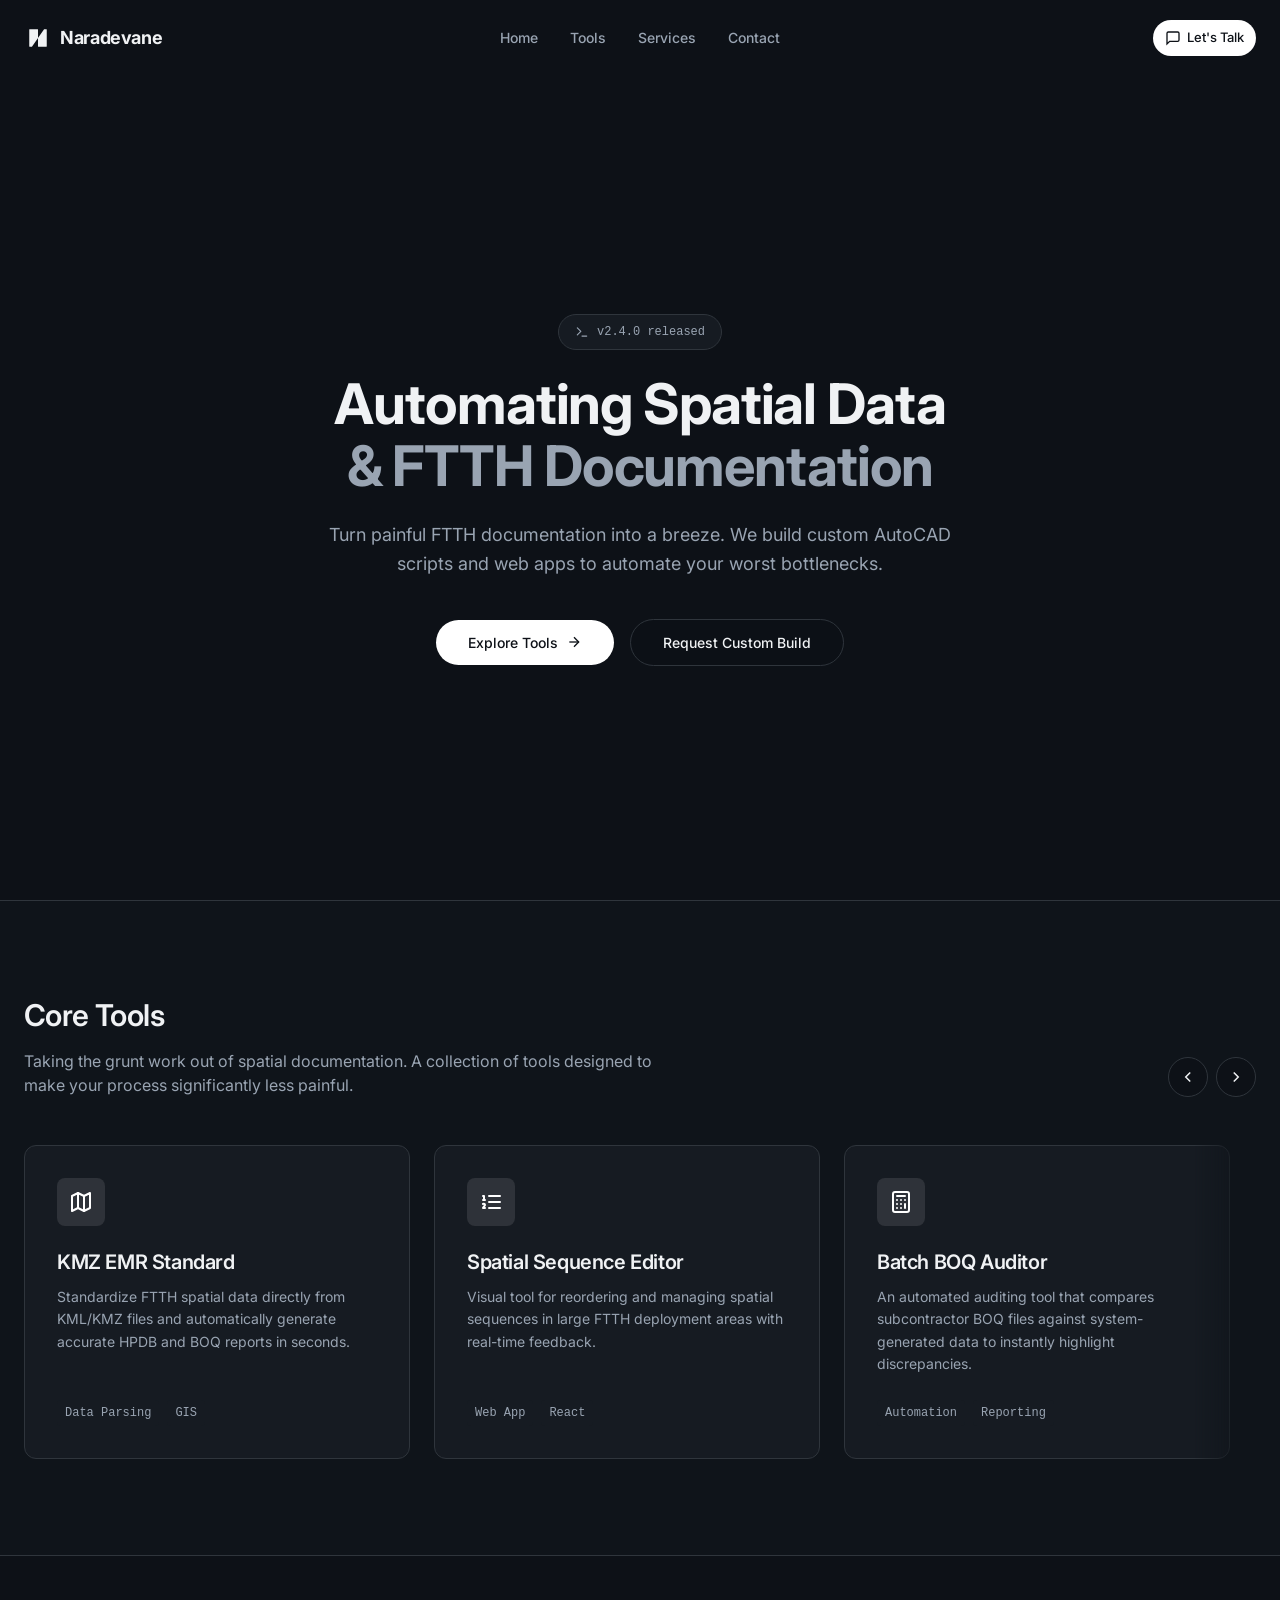
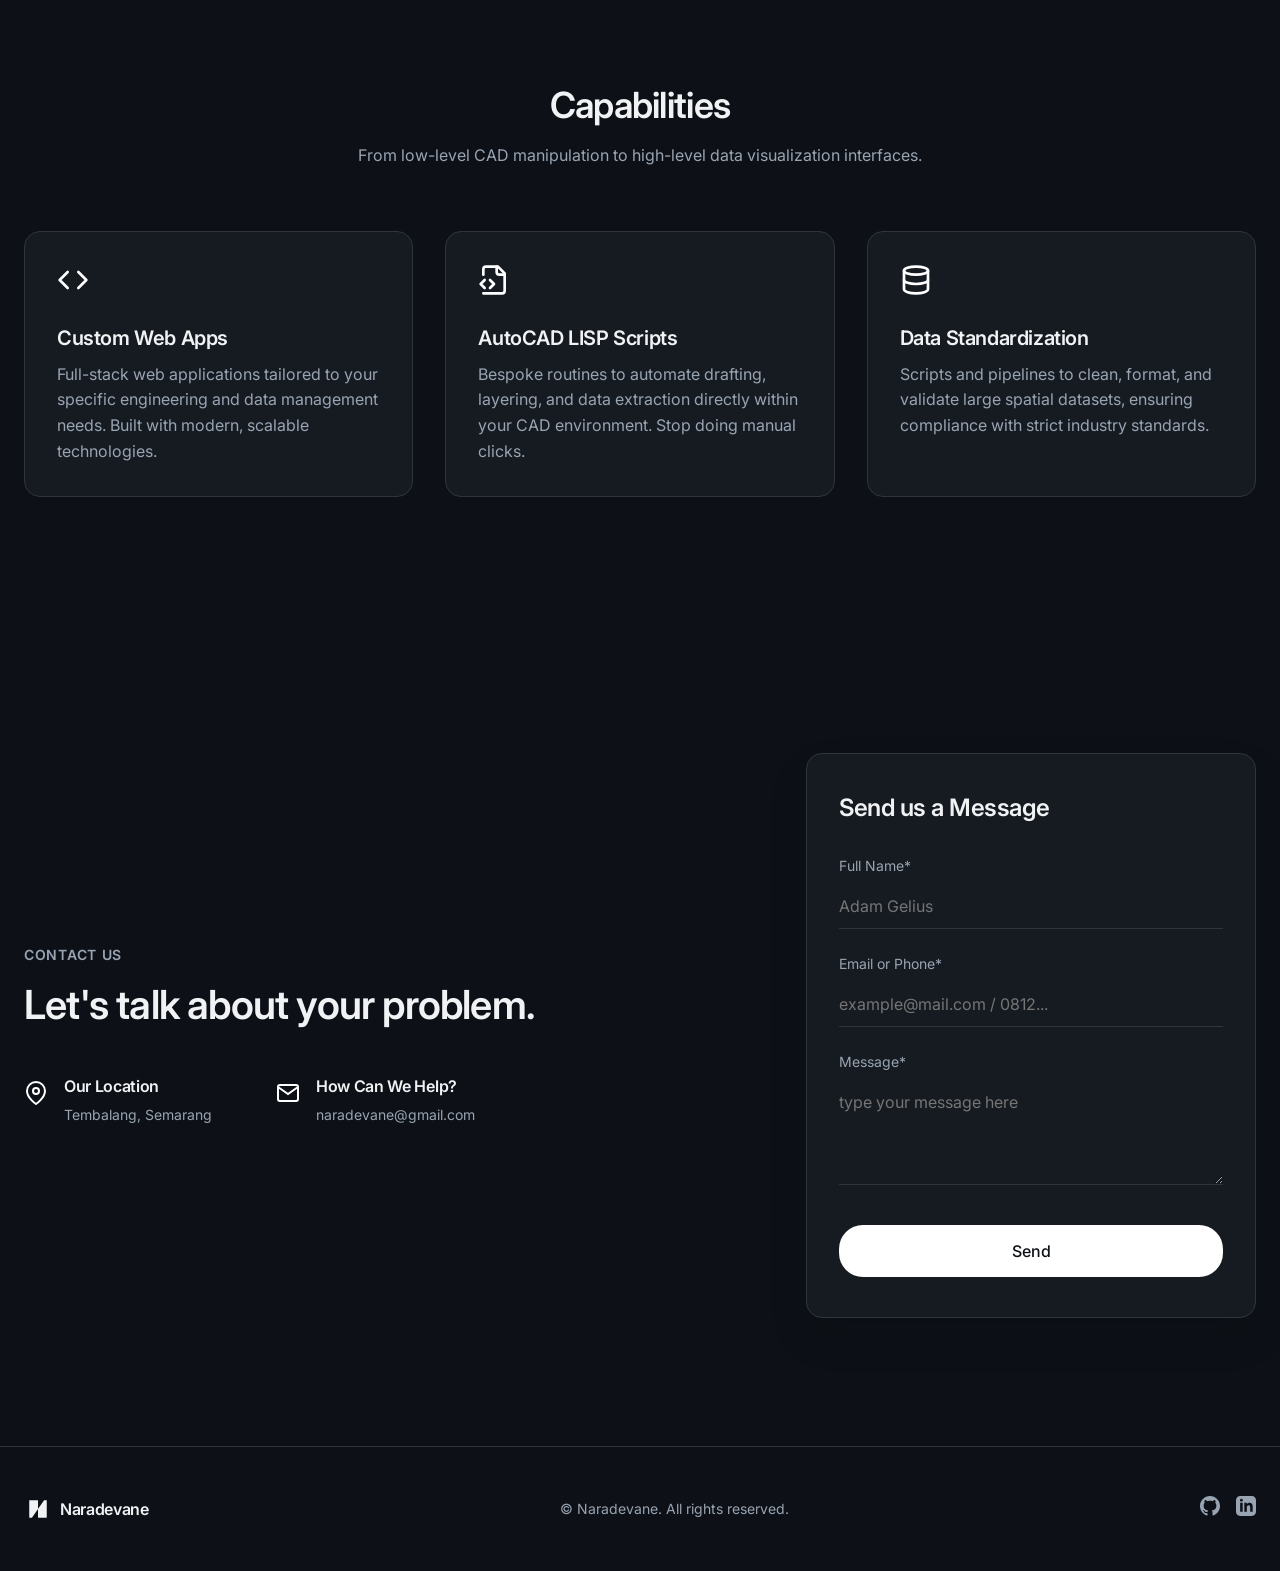
==== index.html @ 21d1532c "update quite alot" ====
<!DOCTYPE html>
<html lang="en">
<head>
  <meta charset="UTF-8">
  <meta name="viewport" content="width=device-width, initial-scale=1.0">
  <meta name="description" content="Automating Spatial Data & FTTH Documentation - Custom tools and automation for AutoCAD and spatial engineering teams">
  <title>Naradevane - Spatial Data Automation</title>

  <meta name="view-transition" content="same-origin">
  <link rel="stylesheet" href="transitions.css">
  <link rel="icon" type="image/svg+xml" sizes="64x64" href="kmz-emr-standard\assets\favicon.svg">
  <link rel="stylesheet" href="style.css">
  <link rel="preconnect" href="https://fonts.googleapis.com">
  <link rel="preconnect" href="https://fonts.gstatic.com" crossorigin>
  <link href="https://fonts.googleapis.com/css2?family=Inter:wght@300;400;500;600;700&display=swap" rel="stylesheet">
</head>
<body>
  <!-- Navbar -->
  <header id="navbar" class="navbar">
    <div class="navbar-content">
      <a href="#home" class="logo">
        <svg width="28" height="28" viewBox="0 0 64 64" fill="none" xmlns="http://www.w3.org/2000/svg">
          <path fill="currentColor" d="M30.4 12C31 12 31.2 12 31.5 12.1C31.6 12.2 31.8 12.4 31.9 12.5C32 12.8 32 13 32 13.6V31.5C32 31.7 32 31.8 32 31.9C32 31.9 31.9 32 31.9 32.1C31.9 32.2 31.8 32.3 31.7 32.4L18.5 51.3C18.3 51.6 18.2 51.7 18.1 51.8C18 51.9 17.9 51.9 17.8 52C17.6 52 17.5 52 17.2 52H13.6C13 52 12.8 52 12.5 51.9C12.4 51.8 12.2 51.6 12.1 51.5C12 51.2 12 51 12 50.4V13.6C12 13 12 12.8 12.1 12.5C12.2 12.4 12.4 12.2 12.5 12.1C12.8 12 13 12 13.6 12H30.4ZM33.6 52C33 52 32.8 52 32.5 51.9C32.4 51.8 32.2 51.6 32.1 51.5C32 51.2 32 51 32 50.4V32.5C32 32.3 32 32.2 32 32.1C32 32.1 32.1 32 32.1 31.9C32.1 31.8 32.2 31.7 32.3 31.6L45.5 12.7C45.7 12.4 45.8 12.3 45.9 12.2C46 12.1 46.1 12.1 46.2 12C46.4 12 46.5 12 46.8 12H50.4C51 12 51.2 12 51.5 12.1C51.6 12.2 51.8 12.4 51.9 12.5C52 12.8 52 13 52 13.6V50.4C52 51 52 51.2 51.9 51.5C51.8 51.6 51.6 51.8 51.5 51.9C51.2 52 51 52 50.4 52H33.6Z"/>
        </svg>
        <span class="logo-text">Naradevane</span>
      </a>

      <nav class="nav-desktop">
        <a href="#home" class="nav-link">Home</a>
        <a href="#tools" class="nav-link">Tools</a>
        <a href="#services" class="nav-link">Services</a>
        <a href="#contact" class="nav-link">Contact</a>
      </nav>

      <div class="navbar-actions">
        <a href="https://wa.me/6285163635115" target="_blank" rel="noopener noreferrer" class="cta-btn">
          <svg width="16" height="16" viewBox="0 0 24 24" fill="none" stroke="currentColor" stroke-width="2">
            <path d="M21 15a2 2 0 0 1-2 2H7l-4 4V5a2 2 0 0 1 2-2h14a2 2 0 0 1 2 2z"></path>
          </svg>
          <span>Let's Talk</span>
        </a>

        <button id="mobile-menu-btn" class="mobile-menu-btn" aria-label="Toggle menu">
          <svg class="menu-icon" width="24" height="24" viewBox="0 0 24 24" fill="none" stroke="currentColor" stroke-width="2">
            <line x1="3" y1="6" x2="21" y2="6"></line>
            <line x1="3" y1="12" x2="21" y2="12"></line>
            <line x1="3" y1="18" x2="21" y2="18"></line>
          </svg>
        </button>
      </div>
    </div>

    <!-- Mobile Menu -->
    <nav id="mobile-menu" class="mobile-menu">
      <a href="#home" class="mobile-nav-link">Home</a>
      <a href="#tools" class="mobile-nav-link">Tools</a>
      <a href="#services" class="mobile-nav-link">Services</a>
      <a href="#contact" class="mobile-nav-link">Contact</a>
      <a href="https://wa.me/6285163635115" target="_blank" rel="noopener noreferrer" class="cta-btn mobile-cta">
        <svg width="16" height="16" viewBox="0 0 24 24" fill="none" stroke="currentColor" stroke-width="2">
          <path d="M21 15a2 2 0 0 1-2 2H7l-4 4V5a2 2 0 0 1 2-2h14a2 2 0 0 1 2 2z"></path>
        </svg>
        <span>Let's Talk</span>
      </a>
    </nav>
  </header>

  <!-- Main Content -->
  <main>
    <!-- Hero Section -->
    <section id="home" class="hero">
      <div class="hero-bg"></div>
      <div class="hero-content">

        <div class="hero-badge fade-in">
          <svg width="14" height="14" viewBox="0 0 24 24" fill="none" stroke="currentColor" stroke-width="2" stroke-linecap="round" stroke-linejoin="round">
            <polyline points="4 17 10 11 4 5"></polyline>
            <line x1="12" y1="19" x2="20" y2="19"></line>
          </svg>
          <span>v2.4.0 released</span>
        </div>

        <h1 class="hero-title fade-in" style="animation-delay: 0.1s;">
          Automating Spatial Data<br><span class="text-muted">&amp; FTTH Documentation</span>
        </h1>

        <p class="hero-subtitle fade-in" style="animation-delay: 0.2s;">
          Turn painful FTTH documentation into a breeze. We build custom AutoCAD scripts and web apps to automate your worst bottlenecks.
        </p>

        <div class="hero-buttons fade-in" style="animation-delay: 0.3s;">
          <a href="#tools" class="btn btn-primary">
            Explore Tools
            <svg width="16" height="16" viewBox="0 0 24 24" fill="none" stroke="currentColor" stroke-width="2">
              <line x1="5" y1="12" x2="19" y2="12"></line>
              <polyline points="12 5 19 12 12 19"></polyline>
            </svg>
          </a>
          <a href="#contact" class="btn btn-outline">Request Custom Build</a>
        </div>
      </div>
    </section>

    <!-- Tools Section -->
<section id="tools" class="tools">
      <div class="tools-header">
        <div>
          <h2>Core Tools</h2>
          <p>Taking the grunt work out of spatial documentation. A collection of tools designed to make your process significantly less painful.</p>
        </div>
        <div class="carousel-controls">
          <button id="carousel-prev" class="carousel-btn" aria-label="Previous">
            <svg width="18" height="18" viewBox="0 0 24 24" fill="none" stroke="currentColor" stroke-width="2">
              <polyline points="15 18 9 12 15 6"></polyline>
            </svg>
          </button>
          <button id="carousel-next" class="carousel-btn" aria-label="Next">
            <svg width="18" height="18" viewBox="0 0 24 24" fill="none" stroke="currentColor" stroke-width="2">
              <polyline points="9 18 15 12 9 6"></polyline>
            </svg>
          </button>
        </div>
      </div>

      <div class="carousel-container">
        <div class="carousel-track" id="carousel-track">

          <a href="kmz-emr-standard/index.html" class="tool-card fade-in-scroll" style="text-decoration: none; color: inherit;">
            <div class="tool-icon">
              <svg width="24" height="24" viewBox="0 0 24 24" fill="none" stroke="currentColor" stroke-width="2" stroke-linecap="round" stroke-linejoin="round">
                <polygon points="3 6 9 3 15 6 21 3 21 18 15 21 9 18 3 21"></polygon>
                <line x1="9" y1="3" x2="9" y2="18"></line>
                <line x1="15" y1="6" x2="15" y2="21"></line>
              </svg>
            </div>
            <h3>KMZ EMR Standard</h3>
            <p>Standardize FTTH spatial data directly from KML/KMZ files and automatically generate accurate HPDB and BOQ reports in seconds.</p>
            <div class="tool-tags">
              <span>Data Parsing</span>
              <span>GIS</span>
            </div>
          </a>

          <a href="spatial-editor/index.html" class="tool-card fade-in-scroll" style="text-decoration: none; color: inherit;">
            <div class="tool-icon">
              <svg width="24" height="24" viewBox="0 0 24 24" fill="none" stroke="currentColor" stroke-width="2" stroke-linecap="round" stroke-linejoin="round">
                <line x1="10" x2="21" y1="6" y2="6"></line>
                <line x1="10" x2="21" y1="12" y2="12"></line>
                <line x1="10" x2="21" y1="18" y2="18"></line>
                <path d="M4 6h1v4"></path>
                <path d="M4 10h2"></path>
                <path d="M6 18H4c0-1 2-2 2-3s-1-1.5-2-1"></path>
              </svg>
            </div>
            <h3>Spatial Sequence Editor</h3>
            <p>Visual tool for reordering and managing spatial sequences in large FTTH deployment areas with real-time feedback.</p>
            <div class="tool-tags">
              <span>Web App</span>
              <span>React</span>
            </div>
          </a>

          <a href="audit-boq/index.html" class="tool-card fade-in-scroll" style="text-decoration: none; color: inherit;">
            <div class="tool-icon">
              <svg width="24" height="24" viewBox="0 0 24 24" fill="none" stroke="currentColor" stroke-width="2" stroke-linecap="round" stroke-linejoin="round">
                <rect width="16" height="20" x="4" y="2" rx="2"></rect>
                <line x1="8" x2="16" y1="6" y2="6"></line>
                <line x1="16" x2="16" y1="14" y2="18"></line>
                <path d="M16 10h.01"></path>
                <path d="M12 10h.01"></path>
                <path d="M8 10h.01"></path>
                <path d="M12 14h.01"></path>
                <path d="M8 14h.01"></path>
                <path d="M12 18h.01"></path>
                <path d="M8 18h.01"></path>
              </svg>
            </div>
            <h3>Batch BOQ Auditor</h3>
            <p>An automated auditing tool that compares subcontractor BOQ files against system-generated data to instantly highlight discrepancies.</p>
            <div class="tool-tags">
              <span>Automation</span>
              <span>Reporting</span>
            </div>
          </a>

          <a href="autocad-lisp/index.html" class="tool-card fade-in-scroll" style="text-decoration: none; color: inherit;">
            <div class="tool-icon">
              <svg width="24" height="24" viewBox="0 0 24 24" fill="none" stroke="currentColor" stroke-width="2" stroke-linecap="round" stroke-linejoin="round">
                <path d="m7 11 2-2-2-2"></path>
                <path d="M11 13h4"></path>
                <rect width="18" height="18" x="3" y="3" rx="2" ry="2"></rect>
              </svg>
            </div>
            <h3>AutoCAD LISP Automations</h3>
            <p>Custom routines that execute complex repetitive drafting tasks in seconds directly within your AutoCAD environment.</p>
            <div class="tool-tags">
              <span>LISP</span>
              <span>CAD</span>
            </div>
          </a>
        </div>
      </div>
    </section>

    <!-- Services Section -->
    <section id="services" class="services">
      <div class="services-header">
        <h2>Capabilities</h2>
        <p>From low-level CAD manipulation to high-level data visualization interfaces.</p>
      </div>

      <div class="services-grid">
        <div class="service-card fade-in-scroll">
            <svg width="32" height="32" viewBox="0 0 24 24" fill="none" stroke="currentColor" stroke-width="2" stroke-linecap="round" stroke-linejoin="round">
              <polyline points="16 18 22 12 16 6"></polyline>
              <polyline points="8 6 2 12 8 18"></polyline>
            </svg>
          <h3>Custom Web Apps</h3>
          <p>Full-stack web applications tailored to your specific engineering and data management needs. Built with modern, scalable technologies.</p>
        </div>

        <div class="service-card fade-in-scroll">
          <svg width="32" height="32" viewBox="0 0 24 24" fill="none" stroke="currentColor" stroke-width="2" stroke-linecap="round" stroke-linejoin="round">
            <path d="M4 22h14a2 2 0 0 0 2-2V7l-5-5H6a2 2 0 0 0-2 2v4"></path>
            <path d="M14 2v4a2 2 0 0 0 2 2h4"></path>
            <path d="m5 12-3 3 3 3"></path>
            <path d="m9 18 3-3-3-3"></path>
          </svg>
          <h3>AutoCAD LISP Scripts</h3>
          <p>Bespoke routines to automate drafting, layering, and data extraction directly within your CAD environment. Stop doing manual clicks.</p>
        </div>

        <div class="service-card fade-in-scroll">
            <svg width="32" height="32" viewBox="0 0 24 24" fill="none" stroke="currentColor" stroke-width="2" stroke-linecap="round" stroke-linejoin="round">
              <ellipse cx="12" cy="5" rx="9" ry="3"></ellipse>
              <path d="M3 5v14a9 3 0 0 0 18 0V5"></path>
              <path d="M3 12a9 3 0 0 0 18 0"></path>
            </svg>
          <h3>Data Standardization</h3>
          <p>Scripts and pipelines to clean, format, and validate large spatial datasets, ensuring compliance with strict industry standards.</p>
        </div>
      </div>
    </section>

    <!-- Contact Section -->
    <section id="contact" class="contact-split">
      <div class="contact-left fade-in-scroll">
        <p class="contact-label">CONTACT US</p>
        <h2>Let's talk about your problem.</h2>

        <div class="contact-info-grid">
          <div class="info-item">
            <div class="info-icon">
              <svg width="24" height="24" viewBox="0 0 24 24" fill="none" stroke="currentColor" stroke-width="2">
                <path d="M21 10c0 7-9 13-9 13s-9-6-9-13a9 9 0 0 1 18 0z"></path>
                <circle cx="12" cy="10" r="3"></circle>
              </svg>
            </div>
            <div>
              <h3>Our Location</h3>
              <p>Tembalang, Semarang</p>
            </div>
          </div>

          <div class="info-item">
            <div class="info-icon">
              <svg width="24" height="24" viewBox="0 0 24 24" fill="none" stroke="currentColor" stroke-width="2">
                <path d="M4 4h16c1.1 0 2 .9 2 2v12c0 1.1-.9 2-2 2H4c-1.1 0-2-.9-2-2V6c0-1.1.9-2 2-2z"></path>
                <polyline points="22,6 12,13 2,6"></polyline>
              </svg>
            </div>
            <div>
              <h3>How Can We Help?</h3>
              <p>naradevane@gmail.com</p>
            </div>
          </div>
        </div>
      </div>

      <div class="contact-right fade-in-scroll">
        <form id="contact-form" class="floating-form">
          <h3>Send us a Message</h3>
          
          <div class="form-group">
            <label for="name">Full Name*</label>
            <input type="text" id="name" required placeholder="Adam Gelius">
          </div>

          <div class="form-group">
            <label for="contact-method">Email or Phone*</label>
            <input type="text" id="contact-method" required placeholder="example@mail.com / 0812...">
          </div>

          <div class="form-group">
            <label for="message">Message*</label>
            <textarea id="message" required placeholder="type your message here" rows="4"></textarea>
          </div>

          <button type="submit" class="btn btn-primary btn-block">Send</button>
          
          <div id="form-success" class="form-success" style="display: none;">
            Action triggered! Opening your app...
          </div>
        </form>
      </div>
    </section>
  </main>

  <!-- Footer -->
  <footer class="footer">
    <div class="footer-content">
      <div class="footer-brand">
        <svg width="28" height="28" viewBox="0 0 64 64" fill="none" xmlns="http://www.w3.org/2000/svg">
          <path fill="currentColor" d="M30.4 12C31 12 31.2 12 31.5 12.1C31.6 12.2 31.8 12.4 31.9 12.5C32 12.8 32 13 32 13.6V31.5C32 31.7 32 31.8 32 31.9C32 31.9 31.9 32 31.9 32.1C31.9 32.2 31.8 32.3 31.7 32.4L18.5 51.3C18.3 51.6 18.2 51.7 18.1 51.8C18 51.9 17.9 51.9 17.8 52C17.6 52 17.5 52 17.2 52H13.6C13 52 12.8 52 12.5 51.9C12.4 51.8 12.2 51.6 12.1 51.5C12 51.2 12 51 12 50.4V13.6C12 13 12 12.8 12.1 12.5C12.2 12.4 12.4 12.2 12.5 12.1C12.8 12 13 12 13.6 12H30.4ZM33.6 52C33 52 32.8 52 32.5 51.9C32.4 51.8 32.2 51.6 32.1 51.5C32 51.2 32 51 32 50.4V32.5C32 32.3 32 32.2 32 32.1C32 32.1 32.1 32 32.1 31.9C32.1 31.8 32.2 31.7 32.3 31.6L45.5 12.7C45.7 12.4 45.8 12.3 45.9 12.2C46 12.1 46.1 12.1 46.2 12C46.4 12 46.5 12 46.8 12H50.4C51 12 51.2 12 51.5 12.1C51.6 12.2 51.8 12.4 51.9 12.5C52 12.8 52 13 52 13.6V50.4C52 51 52 51.2 51.9 51.5C51.8 51.6 51.6 51.8 51.5 51.9C51.2 52 51 52 50.4 52H33.6Z"/>
        </svg>
        <span>Naradevane</span>
      </div>
      
      <p class="footer-text">© <span id="year"></span> Naradevane. All rights reserved.</p>

      <div class="footer-links">
        <a href="https://github.com/naradevane" aria-label="GitHub" target="_blank" rel="noopener noreferrer">
          <svg width="20" height="20" viewBox="0 0 24 24" fill="currentColor">
            <path d="M12 0c-6.626 0-12 5.373-12 12 0 5.302 3.438 9.8 8.207 11.387.599.111.793-.261.793-.577v-2.234c-3.338.726-4.033-1.416-4.033-1.416-.546-1.387-1.333-1.756-1.333-1.756-1.089-.745.083-.729.083-.729 1.205.084 1.839 1.237 1.839 1.237 1.07 1.834 2.807 1.304 3.492.997.107-.775.418-1.305.762-1.604-2.665-.305-5.467-1.334-5.467-5.931 0-1.311.469-2.381 1.236-3.221-.124-.303-.535-1.524.117-3.176 0 0 1.008-.322 3.301 1.23.957-.266 1.983-.399 3.003-.404 1.02.005 2.047.138 3.006.404 2.291-1.552 3.297-1.23 3.297-1.23.653 1.653.242 2.874.118 3.176.77.84 1.235 1.911 1.235 3.221 0 4.609-2.807 5.624-5.479 5.921.43.372.823 1.102.823 2.222v 3.293c0 .319.192.694.801.576 4.765-1.589 8.199-6.086 8.199-11.386 0-6.627-5.373-12-12-12z"/>
          </svg>
        </a>
        <a href="https://www.linkedin.com/in/naradevane/" aria-label="LinkedIn" target="_blank" rel="noopener noreferrer">
          <svg width="20" height="20" viewBox="0 0 24 24" fill="currentColor">
            <path d="M19 0h-14c-2.761 0-5 2.239-5 5v14c0 2.761 2.239 5 5 5h14c2.762 0 5-2.239 5-5v-14c0-2.761-2.238-5-5-5zm-11 19h-3v-11h3v11zm-1.5-12.268c-.966 0-1.75-.79-1.75-1.764s.784-1.764 1.75-1.764 1.75.79 1.75 1.764-.783 1.764-1.75 1.764zm13.5 12.268h-3v-5.604c0-3.368-4-3.113-4 0v5.604h-3v-11h3v1.765c1.396-2.586 7-2.777 7 2.469v6.766z"/>
          </svg>
        </a>
      </div>
    </div>
  </footer>

  <script src="script.js"></script>
</body>
</html>
---- style.css ----
* {
  margin: 0;
  padding: 0;
  box-sizing: border-box;
}

:root {
  /* Diambil dari warna html.dark sebelumnya */
  --background: 216 28% 7%;
  --foreground: 210 17% 95%;
  --card: 215 21% 11%;
  --card-foreground: 210 17% 95%;
  --card-border: 212 12% 21%;
  --primary: 0 0% 100%;
  --primary-foreground: 216 28% 7%;
  --secondary: 212 12% 21%;
  --secondary-foreground: 210 17% 95%;
  --muted: 215 21% 11%;
  --muted-foreground: 215 14% 65%;
  --accent: 212 12% 21%;
  --border: 212 12% 21%;
  --input: 212 12% 21%;
  --radius: 6px;
  --font-sans: 'Inter', sans-serif;
}

html {
  scroll-behavior: smooth;
  scroll-snap-type: y mandatory; /* Mengaktifkan fitur snap vertikal (sumbu Y) */
  scroll-padding-top: 80px; /* Ngasih jarak aman biar pas nge-snap, konten ga ketutupan navbar lu yang fixed */
}

body {
  font-family: var(--font-sans);
  background-color: hsl(var(--background));
  color: hsl(var(--foreground));
  line-height: 1.5;
}

/* Typography */
h1, h2, h3, h4, h5, h6 {
  line-height: 1.2;
  font-weight: 600;
  letter-spacing: -0.02em;
}

a {
  color: inherit;
  text-decoration: none;
}

/* Buttons */
.btn {
  display: inline-flex;
  align-items: center;
  justify-content: center;
  gap: 8px;
  padding: 12px 32px;
  border-radius: 24px;
  font-weight: 500;
  font-size: 14px;
  border: none;
  cursor: pointer;
  transition: all 0.2s ease-out;
  font-family: var(--font-sans);
}

.btn-primary {
  background-color: hsl(var(--primary));
  color: hsl(var(--primary-foreground));
}

.btn-primary:hover {
  background-color: hsl(var(--primary) / 0.9);
  transform: translateY(-2px);
  box-shadow: 0 4px 12px hsl(var(--primary) / 0.2);
}

.btn-outline {
  border: 1px solid hsl(var(--border));
  background-color: hsl(var(--background) / 0.5);
  backdrop-filter: blur(10px);
}

.btn-outline:hover {
  background-color: hsl(var(--muted));
  border-color: hsl(var(--foreground) / 0.2);
}

/* Navbar */
.navbar {
  position: fixed;
  top: 0;
  width: 100%;
  z-index: 50;
  transition: all 0.3s ease-out;
  padding: 20px 0;
}

.navbar.scrolled {
  background-color: hsl(var(--background) / 0.8);
  backdrop-filter: blur(10px);
  border-bottom: 1px solid hsl(var(--border));
  padding: 12px 0;
  box-shadow: 0 1px 3px hsl(var(--foreground) / 0.05);
}

.navbar-content {
  max-width: 1280px;
  margin: 0 auto;
  padding: 0 24px;
  display: flex;
  align-items: center;
  justify-content: space-between;
  gap: 32px;
}

.logo {
  display: flex;
  align-items: center;
  gap: 8px;
  font-size: 18px;
  font-weight: 700;
  letter-spacing: -0.02em;
  flex: 1;
}

.logo-box {
  width: 24px;
  height: 24px;
  background-color: hsl(var(--primary));
  color: hsl(var(--primary-foreground));
  display: flex;
  align-items: center;
  justify-content: center;
  border-radius: 4px;
  font-family: monospace;
  font-size: 12px;
}

.logo-text {
  display: none;
}

@media (min-width: 640px) {
  .logo-text {
    display: inline;
  }
}

.nav-desktop {
  display: none;
  gap: 32px;
  flex: 0 0 auto; /* <-- UBAH INI (asalnya flex: 1) biar ukurannya pas sebatas teks aja */
  justify-content: center; /* <-- TAMBAHIN INI buat mastiin teksnya di tengah */
}

@media (min-width: 768px) {
  .nav-desktop {
    display: flex;
  }
}

.nav-link {
  font-size: 14px;
  font-weight: 500;
  color: hsl(var(--muted-foreground));
  transition: color 0.2s;
}

.nav-link:hover {
  color: hsl(var(--foreground));
}

.navbar-actions {
  display: flex;
  align-items: center;
  gap: 16px;
  flex: 1; /* <-- TAMBAHIN INI biar seimbang sama ukuran logo di kiri */
  justify-content: flex-end; /* <-- TAMBAHIN INI biar tombol Let's Talk mentok kanan */
}

.theme-btn {
  background: none;
  border: none;
  cursor: pointer;
  color: hsl(var(--muted-foreground));
  width: 40px;
  height: 40px;
  display: flex;
  align-items: center;
  justify-content: center;
  transition: color 0.2s;
}

.theme-btn:hover {
  color: hsl(var(--foreground));
}

.cta-btn {
  display: none; /* Biarin tetep none (nanti dimunculin di media query bawahnya) */
  padding: 8px 12px; /* <-- Kecilin ini (asalnya 10px 20px) */
  background-color: hsl(var(--primary));
  color: hsl(var(--primary-foreground));
  border-radius: 24px;
  font-weight: 500;
  font-size: 13px; /* <-- Turunin dikit ukurannya (asalnya 14px) */
  transition: all 0.2s;
  gap: 6px; /* <-- Jarak antara icon dan teks dirapetin dikit (asalnya 8px) */
  align-items: center;
}

@media (min-width: 640px) {
  .cta-btn {
    display: inline-flex;
  }
}

.cta-btn:hover {
  background-color: hsl(var(--primary) / 0.9);
  transform: translateY(-2px);
}

.mobile-menu-btn {
  display: flex;
  background: none;
  border: none;
  cursor: pointer;
  color: hsl(var(--foreground));
  padding: 8px;
}

@media (min-width: 768px) {
  .mobile-menu-btn {
    display: none;
  }
}

.mobile-menu {
  display: none;
  position: absolute;
  top: 100%;
  left: 0;
  right: 0;
  background-color: hsl(var(--background));
  border-bottom: 1px solid hsl(var(--border));
  padding: 16px 24px;
  flex-direction: column;
  gap: 16px;
  box-shadow: 0 4px 6px hsl(var(--foreground) / 0.1);
}

.mobile-menu.active {
  display: flex;
}

.mobile-nav-link {
  font-size: 14px;
  font-weight: 500;
  padding: 12px;
  border-radius: 6px;
  transition: background-color 0.2s;
}

.mobile-nav-link:hover {
  background-color: hsl(var(--muted));
}

.mobile-cta {
  margin-top: 8px;
  width: 100%;
}

/* Hero Section */
/* Bikin semua section di dalam tag <main> nge-snap pas di-scroll */
main section {
  scroll-snap-align: start; /* Titik berhentinya pas di bagian atas tiap section */
  scroll-snap-stop: always; /* Memaksa berhenti di tiap section, biar user ga kebablasan skip section kalau scroll-nya kenceng */
}

/* (Opsional) Biar Footer juga ikutan nge-snap di bagian bawah */
.footer {
  scroll-snap-align: end;
}

.hero {
  position: relative;
  min-height: 100vh;
  display: flex;
  align-items: center;
  justify-content: center;
  padding-top: 80px;
  overflow: hidden;
}

.hero-bg {
  position: absolute;
  top: 50%;
  left: 50%;
  transform: translate(-50%, -50%);
  width: 800px;
  height: 800px;
  border-radius: 50%;
  filter: blur(100px);
  pointer-events: none;
  z-index: -1;
}


/* Konten Hero dinaikin z-index nya biar ga ketutupan grid */
.hero-content {
  position: relative;
  z-index: 10;
  pointer-events: none; /* Biar kursor tembus ke background */
}

.hero-content * {
  pointer-events: auto; /* Balikin pointer buat tombol-tombol di dalemnya */
}

.hero-content {
  max-width: 1024px;
  margin: 0 auto;
  padding: 0 24px;
  text-align: center;
  z-index: 10;
}

.hero-badge {
  display: inline-flex;
  align-items: center;
  gap: 8px;
  padding: 8px 16px;
  border-radius: 20px;
  background-color: hsl(var(--muted));
  border: 1px solid hsl(var(--border));
  font-size: 12px;
  font-weight: 500;
  font-family: monospace;
  color: hsl(var(--muted-foreground));
  margin-bottom: 24px;
}

.hero-title {
  font-size: 3.5rem;
  font-weight: 700;
  line-height: 1.1;
  margin-bottom: 24px;
  letter-spacing: -0.02em;
}

@media (max-width: 768px) {
  .hero-title {
    font-size: 2.5rem;
  }
}

.text-muted {
  color: hsl(var(--muted-foreground));
}

.hero-subtitle {
  font-size: 1.125rem;
  color: hsl(var(--muted-foreground));
  margin-bottom: 40px;
  max-width: 640px;
  margin-left: auto;
  margin-right: auto;
  line-height: 1.6;
}

.hero-buttons {
  display: flex;
  flex-direction: column;
  gap: 16px;
  align-items: center;
  justify-content: center;
}

@media (min-width: 640px) {
  .hero-buttons {
    flex-direction: row;
  }
}

/* Tools Section */
.tools {
  padding: 96px 24px;
  background-color: hsl(var(--card) / 0.3);
  border-top: 1px solid hsl(var(--border));
  border-bottom: 1px solid hsl(var(--border));
}

.tools-header {
  max-width: 1280px;
  margin: 0 auto 48px;
  display: flex;
  flex-direction: column;
  gap: 24px;
}

@media (min-width: 768px) {
  .tools-header {
    flex-direction: row;
    align-items: flex-end;
    justify-content: space-between;
  }
}

.tools-header h2 {
  font-size: 1.875rem;
  margin-bottom: 16px;
}

.tools-header p {
  color: hsl(var(--muted-foreground));
  max-width: 640px;
}

.carousel-controls {
  display: flex;
  gap: 8px;
}

.carousel-btn {
  width: 40px;
  height: 40px;
  border: 1px solid hsl(var(--border));
  background-color: hsl(var(--background));
  border-radius: 50%;
  display: flex;
  align-items: center;
  justify-content: center;
  cursor: pointer;
  transition: all 0.2s;
  color: hsl(var(--foreground));
}

.carousel-btn:hover {
  border-color: hsl(var(--foreground) / 0.2);
  background-color: hsl(var(--muted));
}

.carousel-container {
  max-width: 1280px; /* Batas Core Tools */
  margin: 0 auto;
  overflow-x: auto;
  scroll-snap-type: x mandatory;
  scroll-behavior: smooth;
  
  /* Efek Faded 10% di ujung kanan saja.
     Percentages (95%) dihitung agar fade mulai TEPAT setelah card ketiga berakhir.
     Area ini akan menampung potongan card keempat yang memudar. */
  -webkit-mask-image: linear-gradient(to right, black 95%, transparent 100%);
  mask-image: linear-gradient(to right, black 95%, transparent 100%);
  
  scrollbar-width: none;
}

.carousel-container::-webkit-scrollbar {
  display: none; 
}

.carousel-track {
  display: flex !important;
  gap: 24px !important; /* Jarak antar card */
  width: max-content !important;
  padding: 0 !important; 
}

.tool-card {
  flex: 0 0 auto !important;
  
  /* KALKULASI PEEKing:
     Kita bikin lebar card (386px) sedikit lebih kecil dari sebelumnya (410px).
     3 cards (386x3) + 2 gaps (24x2) = 1206px.
     Sisa space kosong di kanan (1280 - 1206 = 74px) akan menampilkan 'peeking' (potongan) card keempat.
     Potongan 74px inilah yang akan terkena efek faded/transparan di mask-image container. */
  width: 386px !important; 
  
  scroll-snap-align: start !important;
  
  /* Tetep bawa styling card yang udah bagus tadi */
  background-color: hsl(var(--card));
  border: 1px solid hsl(var(--border));
  padding: 32px;
  border-radius: 12px;
  display: flex;
  flex-direction: column;
}

/* Responsif: Tampil 2.2 card di layar sedeng (biar tetep ada peeking & fade) */
@media (max-width: 1024px) {
  .tool-card {
    width: calc((100vw - 72px) / 2.2) !important; 
  }
}

/* Tampil 1.2 card di HP (peeking & fade) */
@media (max-width: 640px) {
  .tool-card {
    width: 80vw !important; 
  }
}

.tool-card:hover {
  border-color: hsl(var(--primary) / 0.5);
  box-shadow: 0 4px 12px hsl(var(--primary) / 0.05);
  transform: translateY(-2px);
}

.tool-icon {
  width: 48px;
  height: 48px;
  background-color: hsl(var(--primary) / 0.1);
  color: hsl(var(--primary));
  display: flex;
  align-items: center;
  justify-content: center;
  border-radius: 8px;
  margin-bottom: 24px;
}

.tool-card h3 {
  font-size: 1.25rem;
  margin-bottom: 12px;
}

.tool-card p {
  color: hsl(var(--muted-foreground));
  font-size: 0.875rem;
  flex-grow: 1;
  margin-bottom: 24px;
  line-height: 1.6;
}

.tool-tags {
  display: flex;
  flex-wrap: wrap;
  gap: 8px;
  margin-top: auto;
}

.tool-tags span {
  font-size: 0.75rem;
  font-family: monospace;
  padding: 4px 8px;
  background-color: hsl(var(--muted));
  color: hsl(var(--muted-foreground));
  border-radius: 4px;
}

/* Services Section */
.services {
  padding: 128px 24px;
  max-width: 1280px;
  margin: 0 auto;
}

.services-header {
  text-align: center;
  margin-bottom: 64px;
}

.services-header h2 {
  font-size: 1.875rem;
  margin-bottom: 16px;
}

@media (min-width: 768px) {
  .services-header h2 {
    font-size: 2.25rem;
  }
}

.services-header p {
  color: hsl(var(--muted-foreground));
  max-width: 672px;
  margin: 0 auto;
}

.services-grid {
  display: grid;
  grid-template-columns: 1fr;
  gap: 32px;
}

@media (min-width: 768px) {
  .services-grid {
    grid-template-columns: repeat(3, 1fr);
  }
}

.service-card {
  padding: 32px;
  background-color: hsl(var(--card));
  border: 1px solid hsl(var(--border));
  border-radius: 16px;
  position: relative;
  overflow: hidden;
}

.service-card::before {
  content: '';
  position: absolute;
  inset: 0;
  background: linear-gradient(135deg, hsl(var(--primary) / 0.05) 0%, transparent 70%);
  opacity: 0;
  transition: opacity 0.5s ease-out;
  pointer-events: none;
}

.service-card:hover::before {
  opacity: 1;
}

.service-card svg {
  color: hsl(var(--primary));
  margin-bottom: 24px;
}

.service-card h3 {
  font-size: 1.25rem;
  margin-bottom: 12px;
}

.service-card p {
  color: hsl(var(--muted-foreground));
  line-height: 1.6;
}

/* Contact Section Split Layout */
.contact-split {
  padding: 128px 24px;
  max-width: 1280px;
  margin: 0 auto;
  display: grid;
  grid-template-columns: 1fr;
  gap: 64px;
}

@media (min-width: 1024px) {
  .contact-split {
    grid-template-columns: 1fr 450px;
    align-items: center;
  }
}

.contact-label {
  font-size: 0.875rem;
  font-weight: 600;
  letter-spacing: 0.05em;
  color: hsl(var(--muted-foreground));
  margin-bottom: 16px;
  text-transform: uppercase;
}

.contact-left h2 {
  font-size: 2.5rem;
  line-height: 1.2;
  margin-bottom: 48px;
}

.contact-info-grid {
  display: flex;
  flex-direction: column;
  gap: 32px;
}

@media (min-width: 640px) {
  .contact-info-grid {
    flex-direction: row;
    gap: 64px;
  }
}

.info-item {
  display: flex;
  gap: 16px;
  align-items: flex-start;
}

.info-icon {
  color: hsl(var(--primary));
  padding-top: 4px;
}

.info-item h3 {
  font-size: 1rem;
  margin-bottom: 8px;
}

.info-item p {
  color: hsl(var(--muted-foreground));
  font-size: 0.875rem;
  line-height: 1.6;
}

/* Floating Form Card */
.floating-form {
  background-color: hsl(var(--card));
  border: 1px solid hsl(var(--border));
  padding: 40px 32px;
  border-radius: 16px;
  box-shadow: 0 20px 40px hsl(0 0% 0% / 0.1);
}

.floating-form h3 {
  font-size: 1.5rem;
  margin-bottom: 32px;
}

.form-group {
  margin-bottom: 24px;
  display: flex;
  flex-direction: column;
  gap: 8px;
}

.form-group label {
  font-size: 0.875rem;
  color: hsl(var(--muted-foreground));
}

.form-group input,
.form-group textarea {
  padding: 12px 0;
  border: none;
  border-bottom: 1px solid hsl(var(--border));
  background-color: transparent;
  font-family: var(--font-sans);
  color: hsl(var(--foreground));
  font-size: 1rem;
  transition: border-color 0.2s;
}

.form-group input:focus,
.form-group textarea:focus {
  outline: none;
  border-bottom-color: hsl(var(--primary));
}

.form-group textarea {
  resize: vertical;
  min-height: 80px;
}

.btn-block {
  width: 100%;
  padding: 16px;
  font-size: 1rem;
  margin-top: 16px;
}

.form-success {
  margin-top: 24px;
  padding: 12px;
  background-color: hsl(120 39% 60% / 0.1);
  color: hsl(120 39% 50%);
  border-radius: 6px;
  text-align: center;
  font-size: 0.875rem;
}

/* Footer */
.footer {
  border-top: 1px solid hsl(var(--border));
  background-color: hsl(var(--background));
  padding: 48px 24px;
}

.footer-content {
  max-width: 1280px;
  margin: 0 auto;
  display: flex;
  flex-direction: column;
  gap: 24px;
}

@media (min-width: 768px) {
  .footer-content {
    flex-direction: row;
    align-items: center;
    justify-content: space-between;
  }
}

.footer-brand {
  display: flex;
  align-items: center;
  gap: 8px;
  font-weight: 600;
  letter-spacing: -0.02em;
}

.footer-text {
  font-size: 0.875rem;
  color: hsl(var(--muted-foreground));
}

.footer-links {
  display: flex;
  gap: 16px;
}

.footer-links a {
  color: hsl(var(--muted-foreground));
  transition: color 0.2s;
}

.footer-links a:hover {
  color: hsl(var(--foreground));
}

/* Animations */
@keyframes fadeIn {
  from {
    opacity: 0;
    transform: translateY(20px);
  }
  to {
    opacity: 1;
    transform: translateY(0);
  }
}

.fade-in {
  animation: fadeIn 0.6s ease-out forwards;
  opacity: 0;
}

.fade-in-scroll {
  opacity: 0;
  transform: translateY(20px);
  transition: opacity 0.6s ease-out, transform 0.6s ease-out;
}

.fade-in-scroll.visible {
  opacity: 1;
  transform: translateY(0);
}
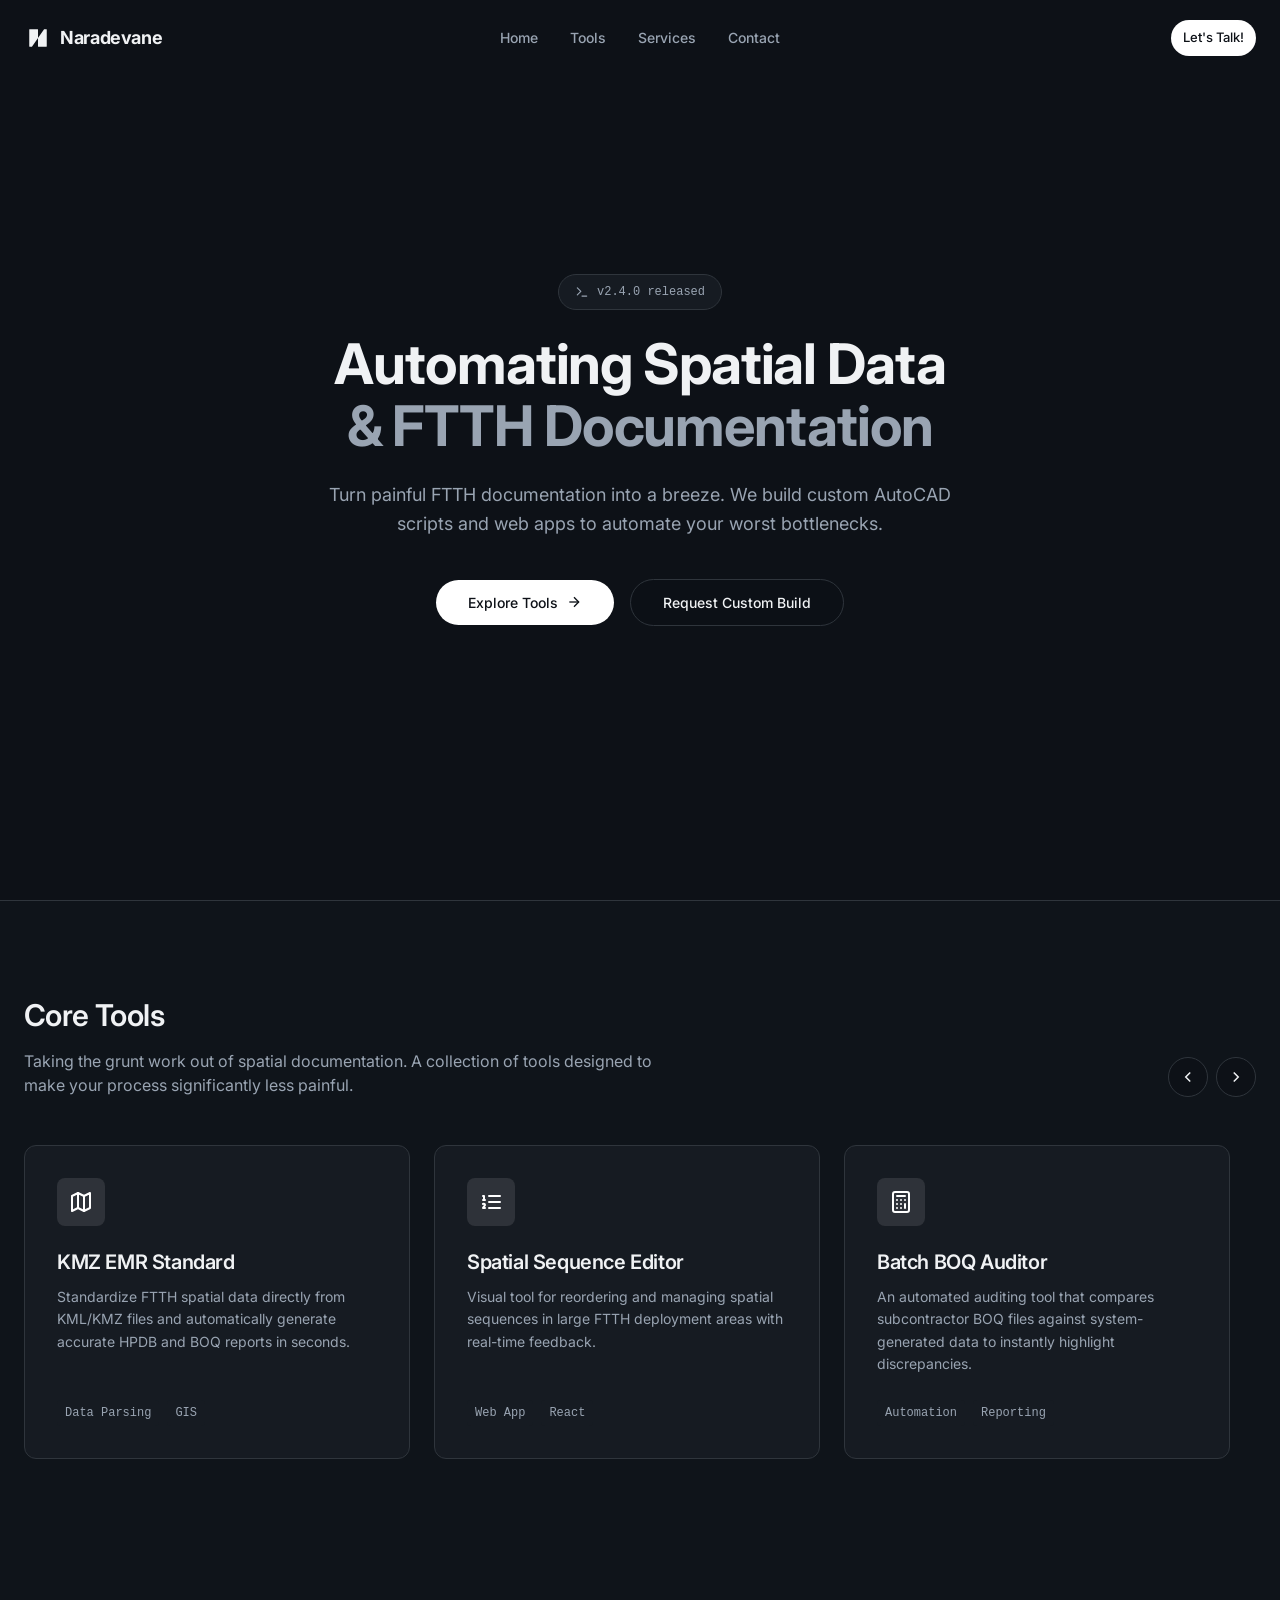
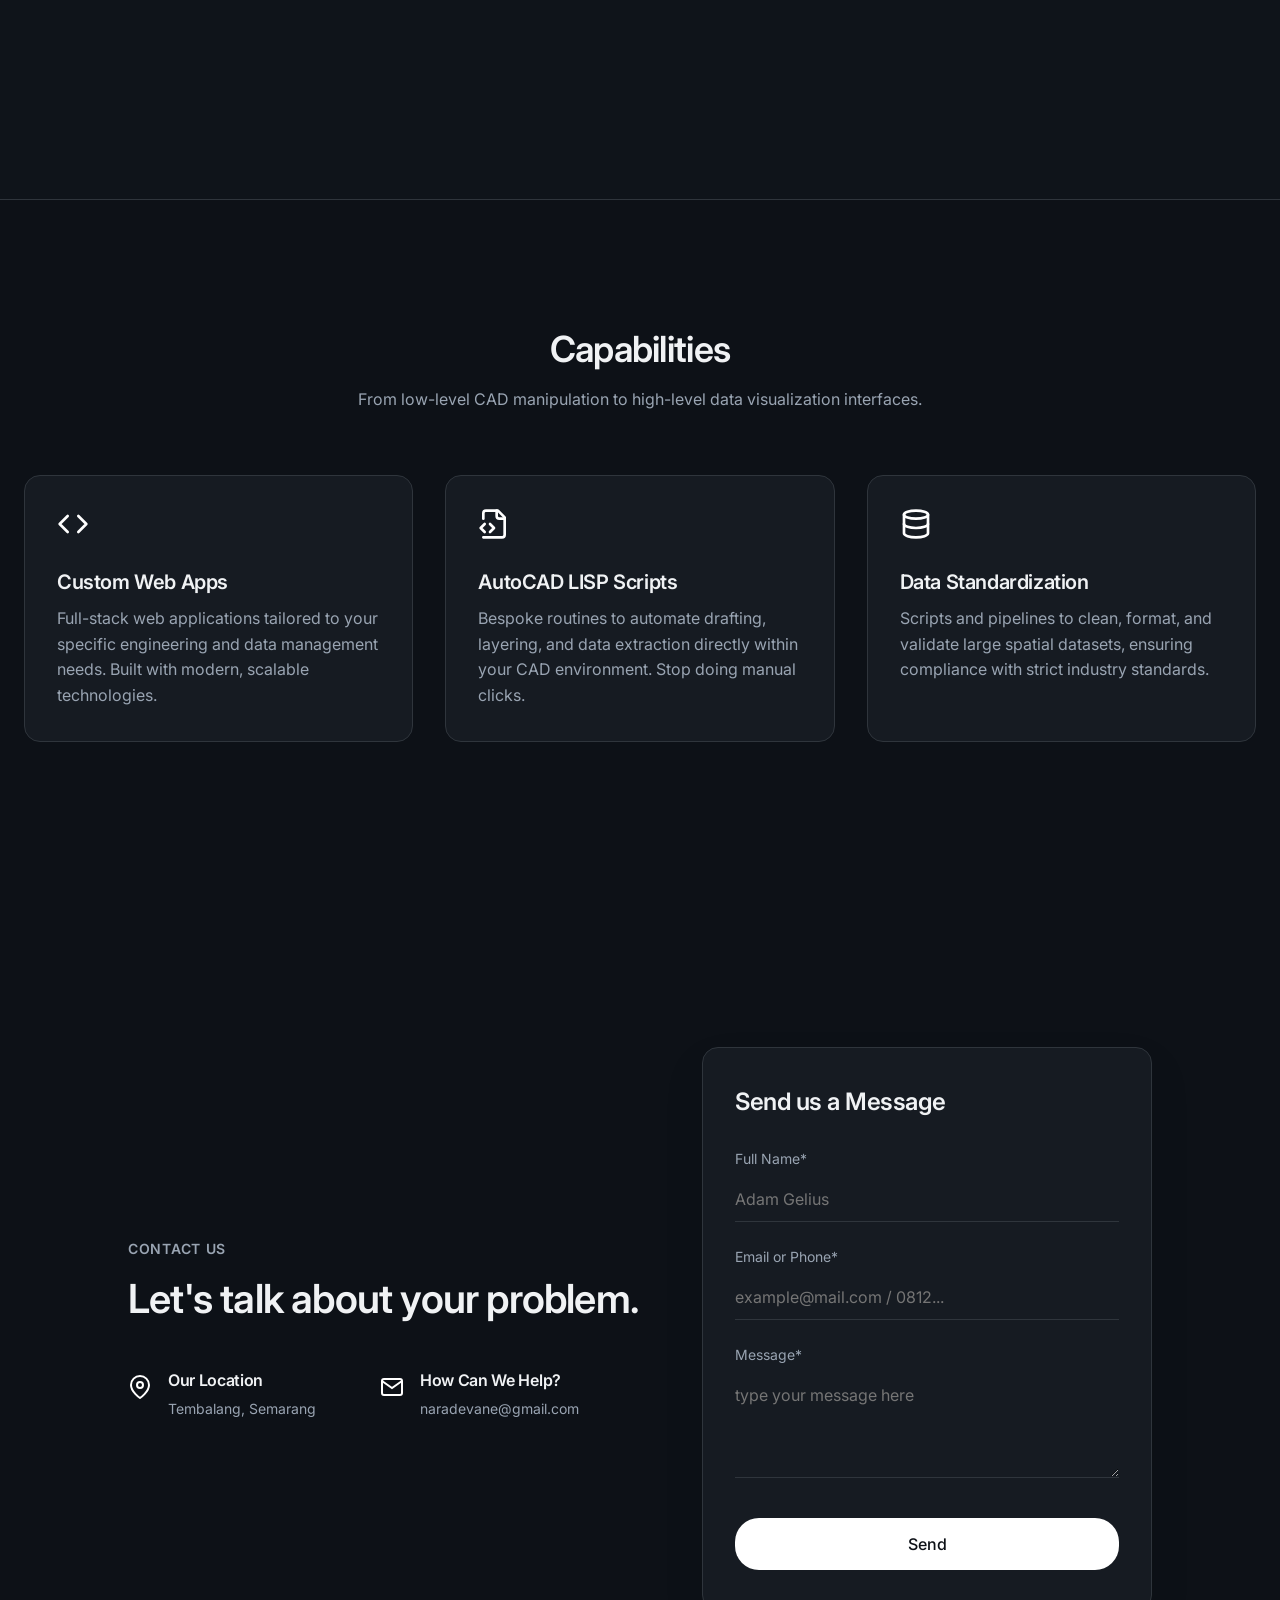
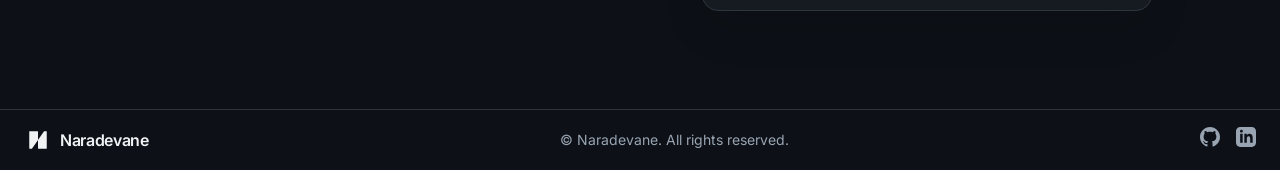
==== commit e6b0a32d: "fix margin, footer etc" ====
--- a/index.html
+++ b/index.html
@@ -4,7 +4,18 @@
   <meta charset="UTF-8">
   <meta name="viewport" content="width=device-width, initial-scale=1.0">
   <meta name="description" content="Automating Spatial Data & FTTH Documentation - Custom tools and automation for AutoCAD and spatial engineering teams">
-  <title>Naradevane - Spatial Data Automation</title>
+  <title>Naradevane | Spatial Data & FTTH Automation Expert</title>
+  <meta name="description" content="Custom web apps and AutoCAD LISP scripts to automate FTTH documentation, BOQ auditing, and spatial data workflows. Built for efficiency and strict network standards.">
+  <meta name="keywords" content="FTTH Drafter, AutoCAD LISP, Spatial Data, GIS Automation, KMZ EMR, Python, Web Developer">
+  <meta name="author" content="Ikhsanudin">
+
+  <meta property="og:type" content="website">
+  <meta property="og:url" content="https://naradevane.vercel.app/">
+  <meta property="og:title" content="Naradevane | FTTH Automation Tools">
+  <meta property="og:description" content="Taking the grunt work out of spatial engineering. Explore custom tools for AutoCAD and GIS.">
+  <meta property="og:image" content="https://naradevane.vercel.app/assets/thumbnail.png">
+
+  <meta name="twitter:card" content="summary_large_image">
 
   <meta name="view-transition" content="same-origin">
   <link rel="stylesheet" href="transitions.css">
@@ -34,10 +45,7 @@
 
       <div class="navbar-actions">
         <a href="https://wa.me/6285163635115" target="_blank" rel="noopener noreferrer" class="cta-btn">
-          <svg width="16" height="16" viewBox="0 0 24 24" fill="none" stroke="currentColor" stroke-width="2">
-            <path d="M21 15a2 2 0 0 1-2 2H7l-4 4V5a2 2 0 0 1 2-2h14a2 2 0 0 1 2 2z"></path>
-          </svg>
-          <span>Let's Talk</span>
+          <span>Let's Talk!</span>
         </a>
 
         <button id="mobile-menu-btn" class="mobile-menu-btn" aria-label="Toggle menu">
@@ -242,96 +250,98 @@
       </div>
     </section>
 
-    <!-- Contact Section -->
-    <section id="contact" class="contact-split">
-      <div class="contact-left fade-in-scroll">
-        <p class="contact-label">CONTACT US</p>
-        <h2>Let's talk about your problem.</h2>
-
-        <div class="contact-info-grid">
-          <div class="info-item">
-            <div class="info-icon">
-              <svg width="24" height="24" viewBox="0 0 24 24" fill="none" stroke="currentColor" stroke-width="2">
-                <path d="M21 10c0 7-9 13-9 13s-9-6-9-13a9 9 0 0 1 18 0z"></path>
-                <circle cx="12" cy="10" r="3"></circle>
-              </svg>
-            </div>
-            <div>
-              <h3>Our Location</h3>
-              <p>Tembalang, Semarang</p>
+    <!-- Contact Section & Footer -->
+    <section style="height: 100vh; display: flex; flex-direction: column; padding-top: 80px; overflow: hidden;">
+      
+      <div id="contact" class="contact-split" style="flex: 1; display: grid; align-items: center;"> 
+        
+        <div class="contact-left fade-in-scroll">
+          <p class="contact-label">CONTACT US</p>
+          <h2>Let's talk about your problem.</h2>
+
+          <div class="contact-info-grid">
+            <div class="info-item">
+              <div class="info-icon">
+                <svg width="24" height="24" viewBox="0 0 24 24" fill="none" stroke="currentColor" stroke-width="2">
+                  <path d="M21 10c0 7-9 13-9 13s-9-6-9-13a9 9 0 0 1 18 0z"></path>
+                  <circle cx="12" cy="10" r="3"></circle>
+                </svg>
+              </div>
+              <div>
+                <h3>Our Location</h3>
+                <p>Tembalang, Semarang</p>
+              </div>
+            </div>
+
+            <div class="info-item">
+              <div class="info-icon">
+                <svg width="24" height="24" viewBox="0 0 24 24" fill="none" stroke="currentColor" stroke-width="2">
+                  <path d="M4 4h16c1.1 0 2 .9 2 2v12c0 1.1-.9 2-2 2H4c-1.1 0-2-.9-2-2V6c0-1.1.9-2 2-2z"></path>
+                  <polyline points="22,6 12,13 2,6"></polyline>
+                </svg>
+              </div>
+              <div>
+                <h3>How Can We Help?</h3>
+                <p>naradevane@gmail.com</p>
+              </div>
             </div>
           </div>
-
-          <div class="info-item">
-            <div class="info-icon">
-              <svg width="24" height="24" viewBox="0 0 24 24" fill="none" stroke="currentColor" stroke-width="2">
-                <path d="M4 4h16c1.1 0 2 .9 2 2v12c0 1.1-.9 2-2 2H4c-1.1 0-2-.9-2-2V6c0-1.1.9-2 2-2z"></path>
-                <polyline points="22,6 12,13 2,6"></polyline>
-              </svg>
-            </div>
-            <div>
-              <h3>How Can We Help?</h3>
-              <p>naradevane@gmail.com</p>
-            </div>
+        </div>
+
+        <div class="contact-right fade-in-scroll">
+          <form id="contact-form" class="floating-form">
+            <h3>Send us a Message</h3>
+            
+            <div class="form-group">
+              <label for="name">Full Name*</label>
+              <input type="text" id="name" required placeholder="Adam Gelius">
+            </div>
+
+            <div class="form-group">
+              <label for="contact-method">Email or Phone*</label>
+              <input type="text" id="contact-method" required placeholder="example@mail.com / 0812...">
+            </div>
+
+            <div class="form-group">
+              <label for="message">Message*</label>
+              <textarea id="message" required placeholder="type your message here" rows="4"></textarea>
+            </div>
+
+      <button type="submit" class="btn btn-primary btn-block">Send</button>
+            
+            <div id="form-success" class="form-success" style="display: none;">
+              Action triggered! Opening your app...
+            </div>
+          </form>
+        </div>
+
+      </div> <footer class="footer">
+        <div class="footer-content">
+          <div class="footer-brand">
+            <svg width="28" height="28" viewBox="0 0 64 64" fill="none" xmlns="http://www.w3.org/2000/svg">
+              <path fill="currentColor" d="M30.4 12C31 12 31.2 12 31.5 12.1C31.6 12.2 31.8 12.4 31.9 12.5C32 12.8 32 13 32 13.6V31.5C32 31.7 32 31.8 32 31.9C32 31.9 31.9 32 31.9 32.1C31.9 32.2 31.8 32.3 31.7 32.4L18.5 51.3C18.3 51.6 18.2 51.7 18.1 51.8C18 51.9 17.9 51.9 17.8 52C17.6 52 17.5 52 17.2 52H13.6C13 52 12.8 52 12.5 51.9C12.4 51.8 12.2 51.6 12.1 51.5C12 51.2 12 51 12 50.4V13.6C12 13 12 12.8 12.1 12.5C12.2 12.4 12.4 12.2 12.5 12.1C12.8 12 13 12 13.6 12H30.4ZM33.6 52C33 52 32.8 52 32.5 51.9C32.4 51.8 32.2 51.6 32.1 51.5C32 51.2 32 51 32 50.4V32.5C32 32.3 32 32.2 32 32.1C32 32.1 32.1 32 32.1 31.9C32.1 31.8 32.2 31.7 32.3 31.6L45.5 12.7C45.7 12.4 45.8 12.3 45.9 12.2C46 12.1 46.1 12.1 46.2 12C46.4 12 46.5 12 46.8 12H50.4C51 12 51.2 12 51.5 12.1C51.6 12.2 51.8 12.4 51.9 12.5C52 12.8 52 13 52 13.6V50.4C52 51 52 51.2 51.9 51.5C51.8 51.6 51.6 51.8 51.5 51.9C51.2 52 51 52 50.4 52H33.6Z"/>
+            </svg>
+            <span>Naradevane</span>
           </div>
-        </div>
-      </div>
-
-      <div class="contact-right fade-in-scroll">
-        <form id="contact-form" class="floating-form">
-          <h3>Send us a Message</h3>
           
-          <div class="form-group">
-            <label for="name">Full Name*</label>
-            <input type="text" id="name" required placeholder="Adam Gelius">
+          <p class="footer-text">© <span id="year"></span> Naradevane. All rights reserved.</p>
+
+          <div class="footer-links">
+            <a href="https://github.com/naradevane" aria-label="GitHub" target="_blank" rel="noopener noreferrer">
+              <svg width="20" height="20" viewBox="0 0 24 24" fill="currentColor">
+                <path d="M12 0c-6.626 0-12 5.373-12 12 0 5.302 3.438 9.8 8.207 11.387.599.111.793-.261.793-.577v-2.234c-3.338.726-4.033-1.416-4.033-1.416-.546-1.387-1.333-1.756-1.333-1.756-1.089-.745.083-.729.083-.729 1.205.084 1.839 1.237 1.839 1.237 1.07 1.834 2.807 1.304 3.492.997.107-.775.418-1.305.762-1.604-2.665-.305-5.467-1.334-5.467-5.931 0-1.311.469-2.381 1.236-3.221-.124-.303-.535-1.524.117-3.176 0 0 1.008-.322 3.301 1.23.957-.266 1.983-.399 3.003-.404 1.02.005 2.047.138 3.006.404 2.291-1.552 3.297-1.23 3.297-1.23.653 1.653.242 2.874.118 3.176.77.84 1.235 1.911 1.235 3.221 0 4.609-2.807 5.624-5.479 5.921.43.372.823 1.102.823 2.222v 3.293c0 .319.192.694.801.576 4.765-1.589 8.199-6.086 8.199-11.386 0-6.627-5.373-12-12-12z"/>
+              </svg>
+            </a>
+            <a href="https://www.linkedin.com/in/naradevane/" aria-label="LinkedIn" target="_blank" rel="noopener noreferrer">
+              <svg width="20" height="20" viewBox="0 0 24 24" fill="currentColor">
+                <path d="M19 0h-14c-2.761 0-5 2.239-5 5v14c0 2.761 2.239 5 5 5h14c2.762 0 5-2.239 5-5v-14c0-2.761-2.238-5-5-5zm-11 19h-3v-11h3v11zm-1.5-12.268c-.966 0-1.75-.79-1.75-1.764s.784-1.764 1.75-1.764 1.75.79 1.75 1.764-.783 1.764-1.75 1.764zm13.5 12.268h-3v-5.604c0-3.368-4-3.113-4 0v5.604h-3v-11h3v1.765c1.396-2.586 7-2.777 7 2.469v6.766z"/>
+              </svg>
+            </a>
           </div>
-
-          <div class="form-group">
-            <label for="contact-method">Email or Phone*</label>
-            <input type="text" id="contact-method" required placeholder="example@mail.com / 0812...">
-          </div>
-
-          <div class="form-group">
-            <label for="message">Message*</label>
-            <textarea id="message" required placeholder="type your message here" rows="4"></textarea>
-          </div>
-
-          <button type="submit" class="btn btn-primary btn-block">Send</button>
-          
-          <div id="form-success" class="form-success" style="display: none;">
-            Action triggered! Opening your app...
-          </div>
-        </form>
-      </div>
-    </section>
-  </main>
-
-  <!-- Footer -->
-  <footer class="footer">
-    <div class="footer-content">
-      <div class="footer-brand">
-        <svg width="28" height="28" viewBox="0 0 64 64" fill="none" xmlns="http://www.w3.org/2000/svg">
-          <path fill="currentColor" d="M30.4 12C31 12 31.2 12 31.5 12.1C31.6 12.2 31.8 12.4 31.9 12.5C32 12.8 32 13 32 13.6V31.5C32 31.7 32 31.8 32 31.9C32 31.9 31.9 32 31.9 32.1C31.9 32.2 31.8 32.3 31.7 32.4L18.5 51.3C18.3 51.6 18.2 51.7 18.1 51.8C18 51.9 17.9 51.9 17.8 52C17.6 52 17.5 52 17.2 52H13.6C13 52 12.8 52 12.5 51.9C12.4 51.8 12.2 51.6 12.1 51.5C12 51.2 12 51 12 50.4V13.6C12 13 12 12.8 12.1 12.5C12.2 12.4 12.4 12.2 12.5 12.1C12.8 12 13 12 13.6 12H30.4ZM33.6 52C33 52 32.8 52 32.5 51.9C32.4 51.8 32.2 51.6 32.1 51.5C32 51.2 32 51 32 50.4V32.5C32 32.3 32 32.2 32 32.1C32 32.1 32.1 32 32.1 31.9C32.1 31.8 32.2 31.7 32.3 31.6L45.5 12.7C45.7 12.4 45.8 12.3 45.9 12.2C46 12.1 46.1 12.1 46.2 12C46.4 12 46.5 12 46.8 12H50.4C51 12 51.2 12 51.5 12.1C51.6 12.2 51.8 12.4 51.9 12.5C52 12.8 52 13 52 13.6V50.4C52 51 52 51.2 51.9 51.5C51.8 51.6 51.6 51.8 51.5 51.9C51.2 52 51 52 50.4 52H33.6Z"/>
-        </svg>
-        <span>Naradevane</span>
-      </div>
-      
-      <p class="footer-text">© <span id="year"></span> Naradevane. All rights reserved.</p>
-
-      <div class="footer-links">
-        <a href="https://github.com/naradevane" aria-label="GitHub" target="_blank" rel="noopener noreferrer">
-          <svg width="20" height="20" viewBox="0 0 24 24" fill="currentColor">
-            <path d="M12 0c-6.626 0-12 5.373-12 12 0 5.302 3.438 9.8 8.207 11.387.599.111.793-.261.793-.577v-2.234c-3.338.726-4.033-1.416-4.033-1.416-.546-1.387-1.333-1.756-1.333-1.756-1.089-.745.083-.729.083-.729 1.205.084 1.839 1.237 1.839 1.237 1.07 1.834 2.807 1.304 3.492.997.107-.775.418-1.305.762-1.604-2.665-.305-5.467-1.334-5.467-5.931 0-1.311.469-2.381 1.236-3.221-.124-.303-.535-1.524.117-3.176 0 0 1.008-.322 3.301 1.23.957-.266 1.983-.399 3.003-.404 1.02.005 2.047.138 3.006.404 2.291-1.552 3.297-1.23 3.297-1.23.653 1.653.242 2.874.118 3.176.77.84 1.235 1.911 1.235 3.221 0 4.609-2.807 5.624-5.479 5.921.43.372.823 1.102.823 2.222v 3.293c0 .319.192.694.801.576 4.765-1.589 8.199-6.086 8.199-11.386 0-6.627-5.373-12-12-12z"/>
-          </svg>
-        </a>
-        <a href="https://www.linkedin.com/in/naradevane/" aria-label="LinkedIn" target="_blank" rel="noopener noreferrer">
-          <svg width="20" height="20" viewBox="0 0 24 24" fill="currentColor">
-            <path d="M19 0h-14c-2.761 0-5 2.239-5 5v14c0 2.761 2.239 5 5 5h14c2.762 0 5-2.239 5-5v-14c0-2.761-2.238-5-5-5zm-11 19h-3v-11h3v11zm-1.5-12.268c-.966 0-1.75-.79-1.75-1.764s.784-1.764 1.75-1.764 1.75.79 1.75 1.764-.783 1.764-1.75 1.764zm13.5 12.268h-3v-5.604c0-3.368-4-3.113-4 0v5.604h-3v-11h3v1.765c1.396-2.586 7-2.777 7 2.469v6.766z"/>
-          </svg>
-        </a>
-      </div>
-    </div>
-  </footer>
+        </div>
+      </footer>
+
+    </section> </main>
 
   <script src="script.js"></script>
 </body>
--- a/style.css
+++ b/style.css
@@ -288,8 +288,7 @@
   min-height: 100vh;
   display: flex;
   align-items: center;
-  justify-content: center;
-  padding-top: 80px;
+  justify-content: flex-start;
   overflow: hidden;
 }
 
@@ -385,6 +384,13 @@
 
 /* Tools Section */
 .tools {
+  /* Biar sectionnya punya minimal tinggi sesuai yang lu mau */
+  min-height: 100vh; /* <-- Bebas mau 50vh atau 100vh */
+  display: flex;
+  flex-direction: column;
+  justify-content: flex-start; /* <-- INI KUNCINYA. Biar konten tetep nempel di atas, dan sisa space numpuk di bawah */
+
+  /* Kode bawaan lu tetep biarin aja */
   padding: 96px 24px;
   background-color: hsl(var(--card) / 0.3);
   border-top: 1px solid hsl(var(--border));
@@ -392,6 +398,7 @@
 }
 
 .tools-header {
+  width: 100%; /* <-- TAMBAHIN INI BIAR NGELEBAR */
   max-width: 1280px;
   margin: 0 auto 48px;
   display: flex;
@@ -399,11 +406,12 @@
   gap: 24px;
 }
 
+/* Biarin media query bawahnya tetep gini (ga usah diubah) */
 @media (min-width: 768px) {
   .tools-header {
     flex-direction: row;
     align-items: flex-end;
-    justify-content: space-between;
+    justify-content: space-between; /* Ini yang bikin panah kelempar ke kanan */
   }
 }
 
@@ -631,8 +639,8 @@
 
 /* Contact Section Split Layout */
 .contact-split {
-  padding: 128px 24px;
-  max-width: 1280px;
+  padding: 0 24px;
+  max-width: 1380px;
   margin: 0 auto;
   display: grid;
   grid-template-columns: 1fr;
@@ -766,7 +774,7 @@
 .footer {
   border-top: 1px solid hsl(var(--border));
   background-color: hsl(var(--background));
-  padding: 48px 24px;
+  padding: 16px 24px; /* <--- UBAH INI: awalnya 48px, kecilin jadi 16px biar tipis */
 }
 
 .footer-content {
